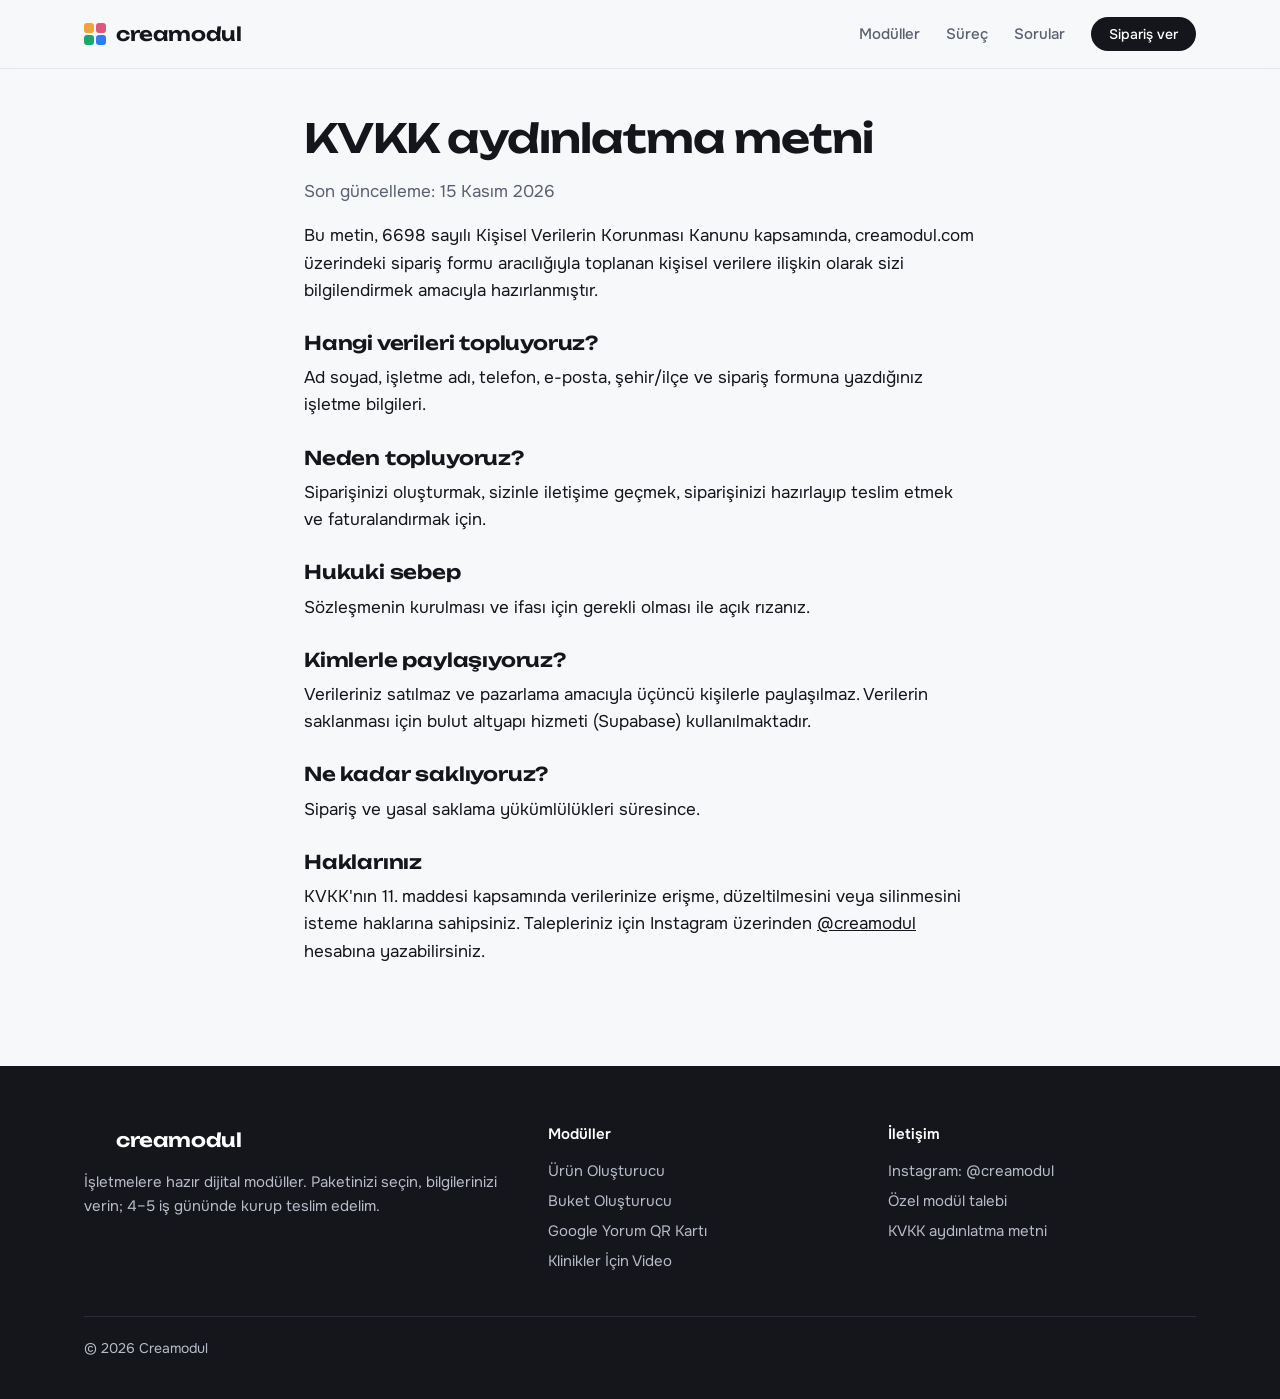
==== kvkk/index.html @ cc8ff2a6 "QR vurgusu başlıklardan çıkarıldı; ana mesaj ürün oluşturucu ve modüller Co-Authored-By: Claude Opus" ====
<!doctype html><html lang="tr"><head><meta charset="utf-8">
<meta name="viewport" content="width=device-width,initial-scale=1">
<title>KVKK aydınlatma metni | Creamodul</title><meta name="description" content="Creamodul sipariş formunda toplanan kişisel verilere ilişkin aydınlatma metni.">
<link rel="canonical" href="https://creamodul.com/kvkk/">
<meta property="og:type" content="website"><meta property="og:title" content="KVKK aydınlatma metni | Creamodul"><meta property="og:description" content="Creamodul sipariş formunda toplanan kişisel verilere ilişkin aydınlatma metni.">
<meta property="og:url" content="https://creamodul.com/kvkk/"><meta property="og:image" content="https://creamodul.com/assets/img/og.jpg"><meta property="og:locale" content="tr_TR">
<meta name="twitter:card" content="summary_large_image"><meta name="theme-color" content="#F7F8FA">
<link rel="icon" href="/assets/img/favicon.svg" type="image/svg+xml">
<link rel="preconnect" href="https://fonts.googleapis.com"><link rel="preconnect" href="https://fonts.gstatic.com" crossorigin>
<link rel="stylesheet" href="https://fonts.googleapis.com/css2?family=Onest:wght@400;500;600;700&family=Unbounded:wght@500;600&display=swap">
<link rel="stylesheet" href="/assets/style.css?v=2"></head><body>
<header class="top"><div class="w"><a class="logo" href="/" aria-label="Creamodul ana sayfa"><i aria-hidden="true"><b></b><b></b><b></b><b></b></i>creamodul</a>
<nav class="mn" aria-label="Ana menü"><a class="hm" href="/#moduller">Modüller</a><a class="hm" href="/#surec">Süreç</a><a class="hm" href="/#sss">Sorular</a><a class="btn sm" href="/siparis/">Sipariş ver</a></nav></div></header>
<main><section style="padding-top:48px"><div class="w prose"><h1 style="font-size:40px">KVKK aydınlatma metni</h1>
<p class="mute">Son güncelleme: 15 Kasım 2026</p>
<p>Bu metin, 6698 sayılı Kişisel Verilerin Korunması Kanunu kapsamında, creamodul.com üzerindeki sipariş formu aracılığıyla toplanan kişisel verilere ilişkin olarak sizi bilgilendirmek amacıyla hazırlanmıştır.</p>
<h3>Hangi verileri topluyoruz?</h3><p>Ad soyad, işletme adı, telefon, e-posta, şehir/ilçe ve sipariş formuna yazdığınız işletme bilgileri.</p>
<h3>Neden topluyoruz?</h3><p>Siparişinizi oluşturmak, sizinle iletişime geçmek, siparişinizi hazırlayıp teslim etmek ve faturalandırmak için.</p>
<h3>Hukuki sebep</h3><p>Sözleşmenin kurulması ve ifası için gerekli olması ile açık rızanız.</p>
<h3>Kimlerle paylaşıyoruz?</h3><p>Verileriniz satılmaz ve pazarlama amacıyla üçüncü kişilerle paylaşılmaz. Verilerin saklanması için bulut altyapı hizmeti (Supabase) kullanılmaktadır.</p>
<h3>Ne kadar saklıyoruz?</h3><p>Sipariş ve yasal saklama yükümlülükleri süresince.</p>
<h3>Haklarınız</h3><p>KVKK'nın 11. maddesi kapsamında verilerinize erişme, düzeltilmesini veya silinmesini isteme haklarına sahipsiniz. Talepleriniz için Instagram üzerinden <a href="https://www.instagram.com/creamodul/">@creamodul</a> hesabına yazabilirsiniz.</p></div></section></main>
<footer><div class="w"><div><a class="logo" href="/"><i aria-hidden="true"><b></b><b></b><b></b><b></b></i>creamodul</a><p>İşletmelere hazır dijital modüller. Paketinizi seçin, bilgilerinizi verin; 4–5 iş gününde kurup teslim edelim.</p></div>
<div><b>Modüller</b><a href="/moduller/kafe-restoran-qr-siparis/">Ürün Oluşturucu</a><a href="/moduller/cicekci-buket-olusturucu/">Buket Oluşturucu</a><a href="/moduller/google-yorum-karti/">Google Yorum QR Kartı</a><a href="/moduller/3d-anatomi-klinik/">Klinikler İçin Video</a></div>
<div><b>İletişim</b><a href="https://www.instagram.com/creamodul/" rel="noopener">Instagram: @creamodul</a><a href="/siparis/?modul=ozel">Özel modül talebi</a><a href="/kvkk/">KVKK aydınlatma metni</a></div>
<div class="cp">© 2026 Creamodul</div></div></footer></body></html>
---- assets/style.css ----
/* Creamodul — modül rafı teması */
:root{
  --paper:#F7F8FA; --white:#fff; --ink:#14161C; --mute:#5A6070; --line:#E3E6EC; --soft:#EEF0F4;
  --brand:#3D3BF3; --brand-d:#2C2AD0;
  --kafe:#F2A33A; --cicek:#E0577E; --yorum:#18A86B; --anatomi:#2E7CF6; --ozel:#14161C;
  --r-s:10px; --r-m:16px; --r-l:28px;
  --disp:"Unbounded",system-ui,sans-serif; --body:"Onest",system-ui,-apple-system,"Segoe UI",sans-serif;
}
*{box-sizing:border-box}html{scroll-behavior:smooth}
body{margin:0;background:var(--paper);color:var(--ink);font:17px/1.6 var(--body);-webkit-font-smoothing:antialiased}
img{max-width:100%;display:block}a{color:inherit}
:focus-visible{outline:3px solid var(--brand);outline-offset:3px;border-radius:6px}
h1,h2,h3{font-family:var(--disp);font-weight:600;letter-spacing:-.025em;margin:0 0 .45em;line-height:1.08}
h1{font-size:clamp(36px,5.4vw,64px)}h2{font-size:clamp(28px,3.4vw,42px)}h3{font-size:19px;letter-spacing:-.01em;line-height:1.25}
p{margin:0 0 1em}.mute{color:var(--mute)}.sm{font-size:15px}
.w{max-width:1160px;margin:0 auto;padding:0 24px}
.lead{font-size:19px;color:var(--mute);max-width:34em}

/* header */
header.top{position:sticky;top:0;z-index:30;background:rgba(247,248,250,.88);backdrop-filter:saturate(1.4) blur(12px);border-bottom:1px solid var(--line)}
header.top .w{display:flex;align-items:center;justify-content:space-between;height:68px;gap:20px}
.logo{display:flex;align-items:center;gap:10px;text-decoration:none;font-family:var(--disp);font-weight:600;font-size:19px;letter-spacing:-.02em}
.logo i{display:grid;grid-template-columns:1fr 1fr;gap:2px;width:22px;height:22px}
.logo i b{border-radius:3px}.logo i b:nth-child(1){background:var(--kafe)}.logo i b:nth-child(2){background:var(--cicek)}.logo i b:nth-child(3){background:var(--yorum)}.logo i b:nth-child(4){background:var(--anatomi)}
nav.mn{display:flex;align-items:center;gap:26px}nav.mn a{text-decoration:none;font-weight:500;font-size:15px;color:var(--mute)}nav.mn a:hover{color:var(--ink)}
@media(max-width:760px){nav.mn a.hm{display:none}}

/* buttons */
.btn{display:inline-flex;align-items:center;justify-content:center;gap:8px;border:0;border-radius:999px;padding:14px 24px;font:600 16px/1 var(--body);text-decoration:none;cursor:pointer;background:var(--ink);color:#fff;transition:background .15s,transform .15s}
.btn:hover{background:#2A2D36}.btn:active{transform:scale(.98)}
.btn.br{background:var(--brand)}.btn.br:hover{background:var(--brand-d)}
.btn.gh{background:transparent;color:var(--ink);box-shadow:inset 0 0 0 1.5px var(--line)}.btn.gh:hover{box-shadow:inset 0 0 0 1.5px var(--ink)}
.btn.sm{padding:10px 18px;font-size:14px}
nav.mn a.btn{color:#fff}
.btn[disabled]{opacity:.6;cursor:wait}

/* hero */
.hero{padding:72px 0 64px}
.hero .w{display:grid;grid-template-columns:1.05fr .95fr;gap:56px;align-items:center}
.hero .cta{display:flex;flex-wrap:wrap;gap:12px;margin-top:28px}
.facts{display:flex;flex-wrap:wrap;gap:10px 22px;margin-top:28px;padding:0;list-style:none;font-size:15px;color:var(--mute)}
.facts li{display:flex;align-items:center;gap:8px}.facts li:before{content:"";width:7px;height:7px;border-radius:2px;background:var(--brand)}
.rack{display:grid;grid-template-columns:1fr 1fr;gap:14px}
.tile{position:relative;border-radius:var(--r-l);overflow:hidden;aspect-ratio:1/1.08;display:flex;flex-direction:column;justify-content:space-between;padding:18px;color:#fff;text-decoration:none}
.tile span{font-family:var(--disp);font-weight:600;font-size:15px;line-height:1.2;position:relative;z-index:1;max-width:9em}
.tile img{position:absolute;right:-6%;bottom:-24%;width:62%;border-radius:18px;box-shadow:0 18px 40px rgba(0,0,0,.28);transform:rotate(-4deg)}
.tile.kafe{background:var(--kafe)}.tile.cicek{background:var(--cicek)}.tile.yorum{background:var(--yorum)}.tile.anatomi{background:var(--anatomi)}
@media (prefers-reduced-motion:no-preference){
  .rack .tile{animation:snap .7s cubic-bezier(.2,.9,.25,1.2) both}
  .rack .tile:nth-child(2){animation-delay:.12s}.rack .tile:nth-child(3){animation-delay:.24s}.rack .tile:nth-child(4){animation-delay:.36s}
  @keyframes snap{from{opacity:0;transform:translateY(26px) scale(.94)}to{opacity:1;transform:none}}
}
@media(max-width:900px){.hero .w{grid-template-columns:1fr}.hero{padding:44px 0}}

/* sections */
section{padding:84px 0}section.alt{background:var(--white);border-top:1px solid var(--line);border-bottom:1px solid var(--line)}
.sh{max-width:640px;margin-bottom:40px}.sh p{color:var(--mute);font-size:18px}

/* catalog rows */
.cat{border-top:1px solid var(--line)}
.row-m{display:grid;grid-template-columns:76px 1fr auto auto;gap:24px;align-items:center;padding:24px 0;border-bottom:1px solid var(--line)}
.sw{width:76px;height:76px;border-radius:20px;overflow:hidden;position:relative}
.sw img{position:absolute;inset:0;width:100%;height:100%;object-fit:cover;object-position:top;mix-blend-mode:luminosity;opacity:.35}
.sw.kafe{background:var(--kafe)}.sw.cicek{background:var(--cicek)}.sw.yorum{background:var(--yorum)}.sw.anatomi{background:var(--anatomi)}.sw.ozel{background:var(--ink)}
.sw.ozel:after{content:"+";position:absolute;inset:0;display:grid;place-items:center;color:#fff;font:600 34px var(--disp)}
.row-m h3{margin:0 0 4px}.row-m p{margin:0;color:var(--mute);font-size:16px;max-width:36em}
.price{text-align:right;white-space:nowrap}.price small{display:block;color:var(--mute);font-size:13px}.price b{font-family:var(--disp);font-weight:600;font-size:20px}
.row-m .acts{display:flex;gap:8px}
@media(max-width:820px){.row-m{grid-template-columns:60px 1fr;gap:14px 16px}.sw{width:60px;height:60px;border-radius:16px}.price{text-align:left;grid-column:2}.row-m .acts{grid-column:2}}

/* steps */
.steps{display:grid;grid-template-columns:repeat(4,1fr);gap:0;counter-reset:s;border-top:2px solid var(--ink)}
.st{padding:24px 24px 0 0}.st:before{counter-increment:s;content:counter(s);display:block;font:600 40px var(--disp);color:var(--brand);margin-bottom:14px}
.st p{color:var(--mute);font-size:16px;margin:0}
@media(max-width:820px){.steps{grid-template-columns:1fr 1fr;gap:20px}}@media(max-width:480px){.steps{grid-template-columns:1fr}}

/* FAQ */
details{border-bottom:1px solid var(--line);padding:20px 0}details:first-of-type{border-top:1px solid var(--line)}
summary{cursor:pointer;font-weight:600;font-size:18px;list-style:none;display:flex;justify-content:space-between;gap:16px}
summary::-webkit-details-marker{display:none}summary:after{content:"+";font:500 24px/1 var(--disp);color:var(--mute)}details[open] summary:after{content:"–"}
details p{color:var(--mute);margin:12px 0 0;max-width:42em}

/* module page */
.crumb{font-size:15px;color:var(--mute);margin-bottom:20px}.crumb a{text-decoration:none}.crumb a:hover{text-decoration:underline}
.mhero .w{display:grid;grid-template-columns:1.1fr .9fr;gap:48px;align-items:center}
.stage{border-radius:var(--r-l);padding:36px 24px 0;display:flex;justify-content:center;gap:14px;overflow:hidden;min-height:440px;align-items:flex-end}
.stage.kafe{background:var(--kafe)}.stage.cicek{background:var(--cicek)}.stage.yorum{background:var(--yorum)}.stage.anatomi{background:var(--anatomi)}
.stage img{width:46%;max-width:220px;border-radius:22px 22px 0 0;box-shadow:0 -10px 40px rgba(0,0,0,.25)}
.stage img:nth-child(2){transform:translateY(28px)}
@media(max-width:900px){.mhero .w{grid-template-columns:1fr}.stage{min-height:340px}}
.feat{list-style:none;padding:0;margin:0;display:grid;grid-template-columns:1fr 1fr;gap:18px 40px}
.feat li{padding-left:30px;position:relative}.feat li:before{content:"";position:absolute;left:0;top:.45em;width:14px;height:14px;border-radius:4px;background:var(--brand)}
@media(max-width:700px){.feat{grid-template-columns:1fr}}
.pk{display:grid;grid-template-columns:repeat(auto-fit,minmax(280px,1fr));gap:20px;align-items:stretch}
.pc{background:var(--white);border:1px solid var(--line);border-radius:var(--r-m);padding:28px;display:flex;flex-direction:column}
.pc.hl{border:2px solid var(--ink)}
.pc .tag{font-size:13px;font-weight:600;color:var(--brand);margin-bottom:8px}
.pc .pr{font:600 34px/1.1 var(--disp);margin:10px 0 4px}.pc .pr small{font-size:16px;font-family:var(--body);font-weight:500;color:var(--mute)}
.pc .pr2{color:var(--mute);font-size:14px;margin-bottom:20px}
.pc ul{list-style:none;padding:0;margin:0 0 24px;flex:1}.pc li{padding:8px 0 8px 26px;position:relative;font-size:15.5px;border-top:1px solid var(--soft)}
.pc li:before{content:"";position:absolute;left:2px;top:15px;width:10px;height:6px;border-left:2px solid var(--yorum);border-bottom:2px solid var(--yorum);transform:rotate(-45deg)}
.extras{display:grid;grid-template-columns:repeat(auto-fit,minmax(240px,1fr));gap:12px;margin-top:8px}
.ex{display:flex;justify-content:space-between;gap:12px;background:var(--white);border:1px solid var(--line);border-radius:var(--r-s);padding:14px 16px;font-size:15px}.ex b{white-space:nowrap}

/* order */
.ord{display:grid;grid-template-columns:1.45fr .85fr;gap:32px;align-items:start}@media(max-width:920px){.ord{grid-template-columns:1fr}}
.ord>div,.ord>aside{min-width:0}
.box{background:var(--white);border:1px solid var(--line);border-radius:var(--r-m);padding:26px;margin-bottom:18px}
.box h3{margin-bottom:16px;display:flex;align-items:center;gap:12px}
.box h3 i{font-style:normal;display:grid;place-items:center;width:28px;height:28px;border-radius:8px;background:var(--soft);font:600 14px var(--disp)}
label.f{display:block;font-weight:600;font-size:15px;margin:16px 0 6px}
input.i,select.i,textarea.i{width:100%;background:var(--paper);border:1.5px solid var(--line);color:var(--ink);border-radius:12px;padding:13px 14px;font:16px var(--body)}
input.i:focus,select.i:focus,textarea.i:focus{outline:none;border-color:var(--brand);background:#fff}
textarea.i{min-height:96px;resize:vertical}
.opts{display:grid;gap:10px}
.opt{display:flex;gap:14px;align-items:flex-start;background:var(--paper);border:1.5px solid var(--line);border-radius:14px;padding:15px 16px;cursor:pointer;transition:border-color .15s}
.opt:hover{border-color:#C9CED8}.opt:has(input:checked){border-color:var(--brand);background:#F2F2FF}
.opt input{margin-top:4px;accent-color:var(--brand);width:18px;height:18px;flex:none}
.opt .t{flex:1;min-width:0}.opt .t b{display:block;font-weight:600}.opt .t small{color:var(--mute);font-size:14px}.opt .p{font-weight:700;white-space:nowrap;font-size:15px}
@media(max-width:640px){.opt{flex-wrap:wrap}.opt .t{flex:1 1 calc(100% - 40px)}.opt .p{white-space:normal;margin-left:32px;color:var(--brand)}}
.sum{position:sticky;top:88px}.sum .row{display:flex;justify-content:space-between;gap:10px;padding:9px 0;border-bottom:1px solid var(--soft);font-size:15px}
.sum .tot{font:600 22px var(--disp);border:0;padding-top:16px}.sum .note{font-size:13.5px;color:var(--mute);margin-top:12px}
.err{color:#D92D20;font-size:14.5px;margin-top:12px;display:none}
.chk{display:flex;gap:10px;align-items:flex-start;font-size:14.5px;color:var(--mute);margin-top:18px}.chk input{margin-top:3px;accent-color:var(--brand);width:17px;height:17px}
.next{list-style:none;padding:0;margin:0;counter-reset:n}.next li{position:relative;padding:0 0 18px 44px}.next li:before{counter-increment:n;content:counter(n);position:absolute;left:0;top:-2px;width:30px;height:30px;border-radius:50%;background:var(--soft);display:grid;place-items:center;font:600 14px var(--disp)}
.next li.ok:before{background:var(--yorum);color:#fff;content:"✓"}.next li b{display:block}.next li span{color:var(--mute);font-size:15px}
.done{max-width:640px;margin:0 auto}.code{font:600 30px var(--disp);letter-spacing:.02em;color:var(--brand);margin:6px 0 18px}
.hidden{display:none!important}

/* footer */
footer{background:var(--ink);color:#B7BCC8;padding:56px 0 40px;font-size:15px}
footer .w{display:grid;grid-template-columns:1.4fr 1fr 1fr;gap:32px}footer .logo{color:#fff;margin-bottom:12px}
footer b{color:#fff;display:block;margin-bottom:10px;font-weight:600}footer a{text-decoration:none;display:block;padding:3px 0}footer a:hover{color:#fff}
footer .cp{grid-column:1/-1;border-top:1px solid #2A2D36;padding-top:20px;margin-top:8px;font-size:14px}
@media(max-width:760px){footer .w{grid-template-columns:1fr 1fr}footer .w>div:first-child{grid-column:1/-1}}
.prose{max-width:720px}.prose h3{margin-top:28px}
.tile.photo img{inset:0;width:100%;height:100%;object-fit:cover;object-position:50% 30%;transform:none;border-radius:0;box-shadow:none;right:auto;bottom:auto}
.tile.photo:before{content:"";position:absolute;inset:0;background:linear-gradient(180deg,rgba(224,87,126,.92),rgba(224,87,126,0) 55%);z-index:1}
.duo{display:grid;grid-template-columns:1fr 1fr;gap:20px;padding:56px 0}
.duo figure{margin:0;position:relative;border-radius:var(--r-l);overflow:hidden;aspect-ratio:4/5;background:#ddd}
.duo img{width:100%;height:100%;object-fit:cover}
.duo figcaption{position:absolute;left:16px;right:16px;bottom:16px;background:rgba(255,255,255,.94);backdrop-filter:blur(8px);border-radius:var(--r-m);padding:16px 18px;font-size:15.5px;color:var(--mute)}
.duo figcaption b{display:block;color:var(--ink);font-family:var(--disp);font-weight:600;font-size:16px;margin-bottom:2px}
@media(max-width:700px){.duo{grid-template-columns:1fr}.duo figure{aspect-ratio:4/4.6}}
@media(max-width:520px){.tile{padding:14px}.tile span{font-size:13px}.tile img{width:54%;bottom:-34%}}
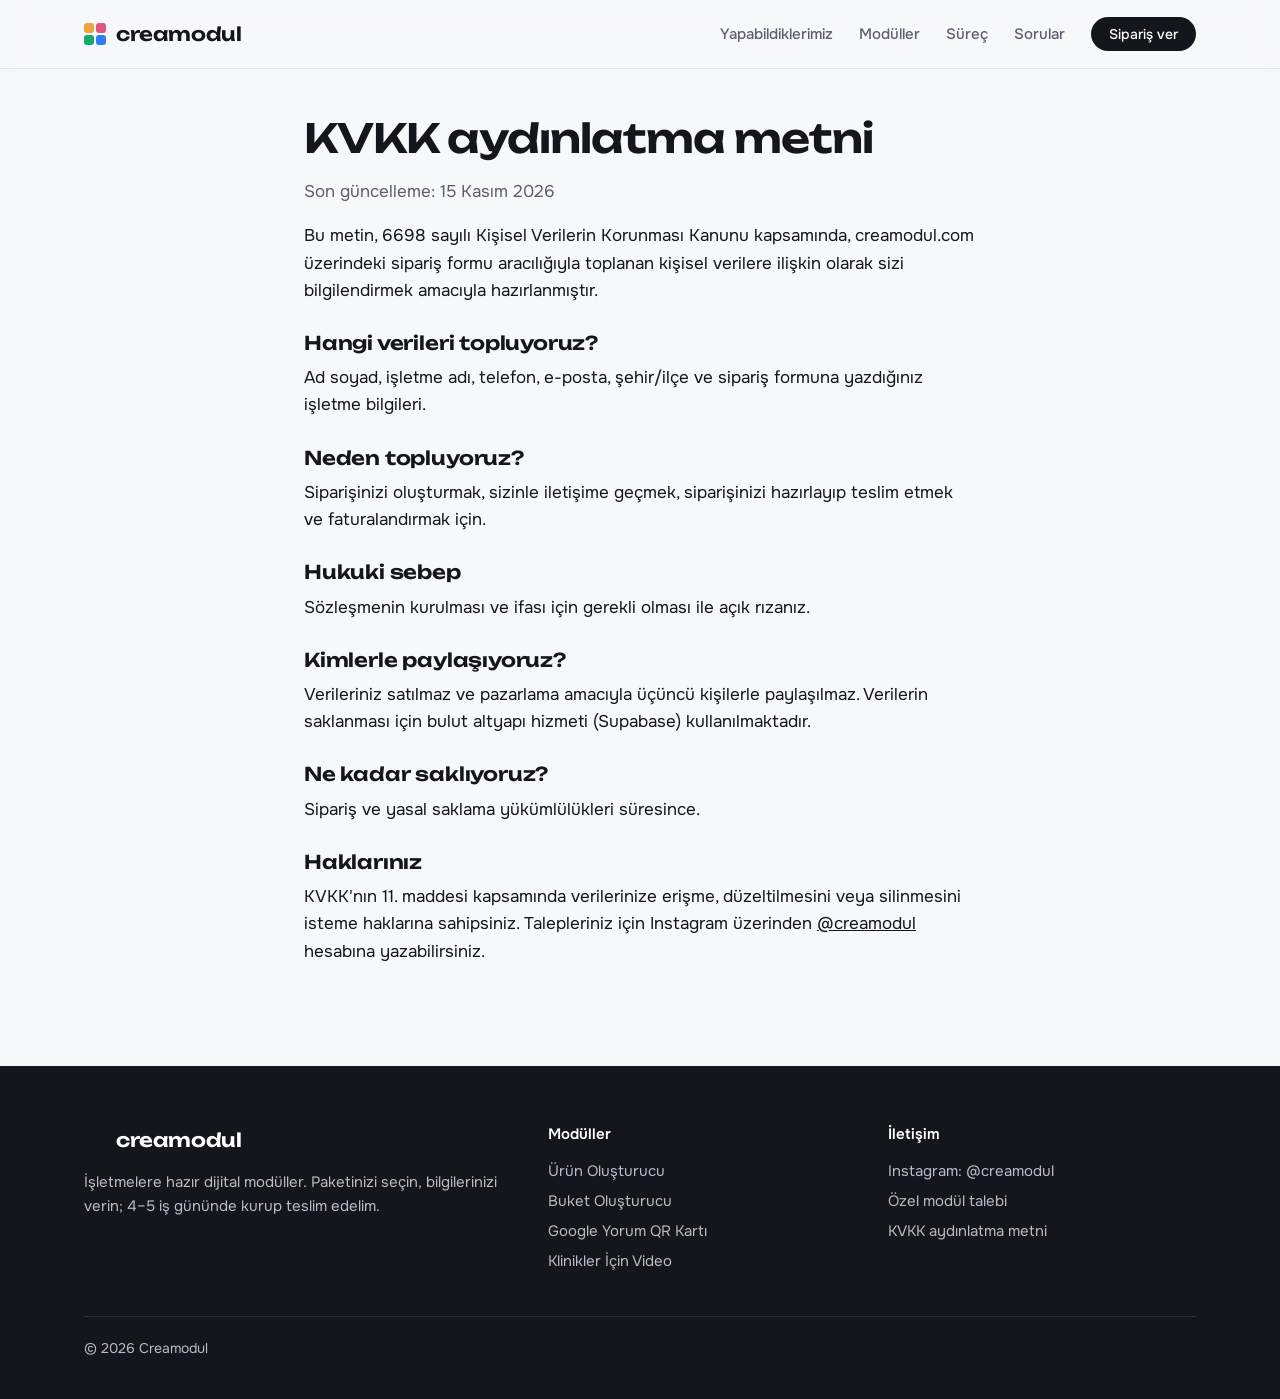
==== commit 42342e68: "Yapabildiklerimiz sayfası (QR menü, ürün oluşturucu, alerjen/kalori menü, tezgâh ekranı, yorum kartı" ====
--- a/kvkk/index.html
+++ b/kvkk/index.html
@@ -8,9 +8,9 @@
 <link rel="icon" href="/assets/img/favicon.svg" type="image/svg+xml">
 <link rel="preconnect" href="https://fonts.googleapis.com"><link rel="preconnect" href="https://fonts.gstatic.com" crossorigin>
 <link rel="stylesheet" href="https://fonts.googleapis.com/css2?family=Onest:wght@400;500;600;700&family=Unbounded:wght@500;600&display=swap">
-<link rel="stylesheet" href="/assets/style.css?v=2"></head><body>
+<link rel="stylesheet" href="/assets/style.css?v=6"></head><body>
 <header class="top"><div class="w"><a class="logo" href="/" aria-label="Creamodul ana sayfa"><i aria-hidden="true"><b></b><b></b><b></b><b></b></i>creamodul</a>
-<nav class="mn" aria-label="Ana menü"><a class="hm" href="/#moduller">Modüller</a><a class="hm" href="/#surec">Süreç</a><a class="hm" href="/#sss">Sorular</a><a class="btn sm" href="/siparis/">Sipariş ver</a></nav></div></header>
+<nav class="mn" aria-label="Ana menü"><a class="hm" href="/yapabildiklerimiz/">Yapabildiklerimiz</a><a class="hm" href="/#moduller">Modüller</a><a class="hm" href="/#surec">Süreç</a><a class="hm" href="/#sss">Sorular</a><a class="btn sm" href="/siparis/">Sipariş ver</a></nav></div></header>
 <main><section style="padding-top:48px"><div class="w prose"><h1 style="font-size:40px">KVKK aydınlatma metni</h1>
 <p class="mute">Son güncelleme: 15 Kasım 2026</p>
 <p>Bu metin, 6698 sayılı Kişisel Verilerin Korunması Kanunu kapsamında, creamodul.com üzerindeki sipariş formu aracılığıyla toplanan kişisel verilere ilişkin olarak sizi bilgilendirmek amacıyla hazırlanmıştır.</p>
--- a/assets/style.css
+++ b/assets/style.css
@@ -143,3 +143,51 @@
 .duo figcaption b{display:block;color:var(--ink);font-family:var(--disp);font-weight:600;font-size:16px;margin-bottom:2px}
 @media(max-width:700px){.duo{grid-template-columns:1fr}.duo figure{aspect-ratio:4/4.6}}
 @media(max-width:520px){.tile{padding:14px}.tile span{font-size:13px}.tile img{width:54%;bottom:-34%}}
+/* kampanya: kafe odaklı ana sayfa */
+.eyebrow{font-weight:700;color:var(--brand);margin:0 0 14px;font-size:15px}
+.kh .w{grid-template-columns:1.15fr .85fr}
+.phone{justify-self:center;width:min(330px,80vw);aspect-ratio:9/16;border-radius:44px;background:#111;padding:10px;box-shadow:0 30px 60px -20px rgba(20,22,28,.45)}
+.phone video{width:100%;height:100%;object-fit:cover;border-radius:34px;display:block;background:#efe6da}
+.split{display:grid;grid-template-columns:.8fr 1.2fr;gap:56px;align-items:center}
+.vid video{width:100%;max-width:380px;aspect-ratio:9/16;border-radius:28px;background:#111;display:block;margin:0 auto;box-shadow:0 24px 50px -20px rgba(20,22,28,.45)}
+.split h2{font-family:var(--disp);font-size:clamp(28px,3.4vw,42px);line-height:1.12;margin:0 0 14px}
+.why{margin:18px 0 0;padding:0;list-style:none;counter-reset:w}
+.why li{counter-increment:w;position:relative;padding:14px 0 14px 54px;border-top:1px solid var(--line);color:var(--mute);font-size:17px}
+.why li:before{content:counter(w);position:absolute;left:0;top:12px;width:36px;height:36px;border-radius:10px;background:var(--kafe);color:#fff;font-family:var(--disp);font-weight:700;display:grid;place-items:center}
+.why li:nth-child(2):before{background:var(--cicek)}.why li:nth-child(3):before{background:var(--anatomi)}
+.why b{color:var(--ink)}
+.how{display:grid;grid-template-columns:repeat(3,1fr);gap:20px}
+.how figure{margin:0;background:#efe6da;border-radius:var(--r-l);overflow:hidden}
+.how img{width:100%;aspect-ratio:1;object-fit:cover;display:block}
+.how figcaption{padding:18px 20px 22px;background:#fff;color:var(--mute);font-size:15.5px}
+.how figcaption b{display:block;color:var(--ink);font-family:var(--disp);font-size:18px;margin-bottom:4px}
+.kpk{margin-top:28px;display:grid;grid-template-columns:1.4fr auto auto;gap:28px;align-items:center;background:#fff;border:1px solid var(--line);border-radius:var(--r-l);padding:28px 30px}
+.kpk h3{font-family:var(--disp);margin:0 0 6px;font-size:22px}.kpk p{margin:0;color:var(--mute)}
+.kp{text-align:right}.kp small{display:block;color:var(--mute);font-size:13px}.kp b{font-family:var(--disp);font-size:30px}
+.kpk .acts{display:flex;gap:10px;flex-wrap:wrap}
+@media(max-width:860px){.kh .w,.split{grid-template-columns:1fr}.how{grid-template-columns:1fr}.kpk{grid-template-columns:1fr}.kp{text-align:left}.phone{margin-top:28px}}
+.phones{position:relative;justify-self:center;width:min(470px,92vw);height:min(600px,150vw)}
+.phones .phone{position:absolute;right:0;top:0;width:min(300px,62vw)}
+.phones .phone.p2{left:0;right:auto;top:70px;width:min(250px,52vw);transform:rotate(-6deg);opacity:.98}
+.phone img{width:100%;height:100%;object-fit:cover;border-radius:34px;display:block}
+.prods{margin-top:44px}.prods h3{font-family:var(--disp);font-size:22px;margin:0 0 16px}
+.pr-row{display:grid;grid-template-columns:repeat(3,1fr);gap:16px}
+.prc{display:flex;align-items:center;gap:14px;background:#fff;border:1px solid var(--line);border-radius:var(--r-m);padding:12px;text-decoration:none;color:var(--mute);transition:border-color .2s}
+.prc:hover{border-color:var(--brand)}
+.prc img,.prc .ic{width:76px;height:76px;border-radius:14px;object-fit:cover;flex:none}
+.prc .ic{background:var(--paper);display:grid;place-items:center;font-size:34px;color:var(--brand);font-weight:700;border:1px dashed var(--line)}
+.prc b{display:block;color:var(--ink);font-family:var(--disp);font-size:16px}
+.prc span{font-size:14px}
+@media(max-width:860px){.pr-row{grid-template-columns:1fr}.phones{height:560px}}
+.dot{display:inline-block;width:12px;height:12px;border-radius:4px;flex:none}
+.dot.kafe{background:var(--kafe)}.dot.yorum{background:var(--yorum)}.dot.cicek{background:var(--cicek)}.dot.anatomi{background:var(--anatomi)}
+.chipsx{display:flex;flex-wrap:wrap;gap:10px}
+.cx{display:inline-flex;align-items:center;gap:9px;background:#fff;border:1px solid var(--line);border-radius:999px;padding:10px 16px;font-weight:600;font-size:15px;color:var(--ink)}
+.capg{margin-bottom:44px}.capg .gt{font-family:var(--disp);font-size:24px;margin:0 0 16px}
+.caps{display:grid;grid-template-columns:repeat(3,1fr);gap:16px}
+.cap{background:#fff;border:1px solid var(--line);border-radius:var(--r-l);padding:22px 22px 20px;position:relative}
+.cap .dot{width:16px;height:16px;border-radius:5px;margin-bottom:12px}
+.cap h3{font-family:var(--disp);font-size:18px;margin:0 0 8px;line-height:1.25}
+.cap p{margin:0;color:var(--mute);font-size:15px}
+.cap .cl{display:inline-block;margin-top:12px;font-weight:700;color:var(--brand);text-decoration:none;font-size:14px}
+@media(max-width:860px){.caps{grid-template-columns:1fr}}
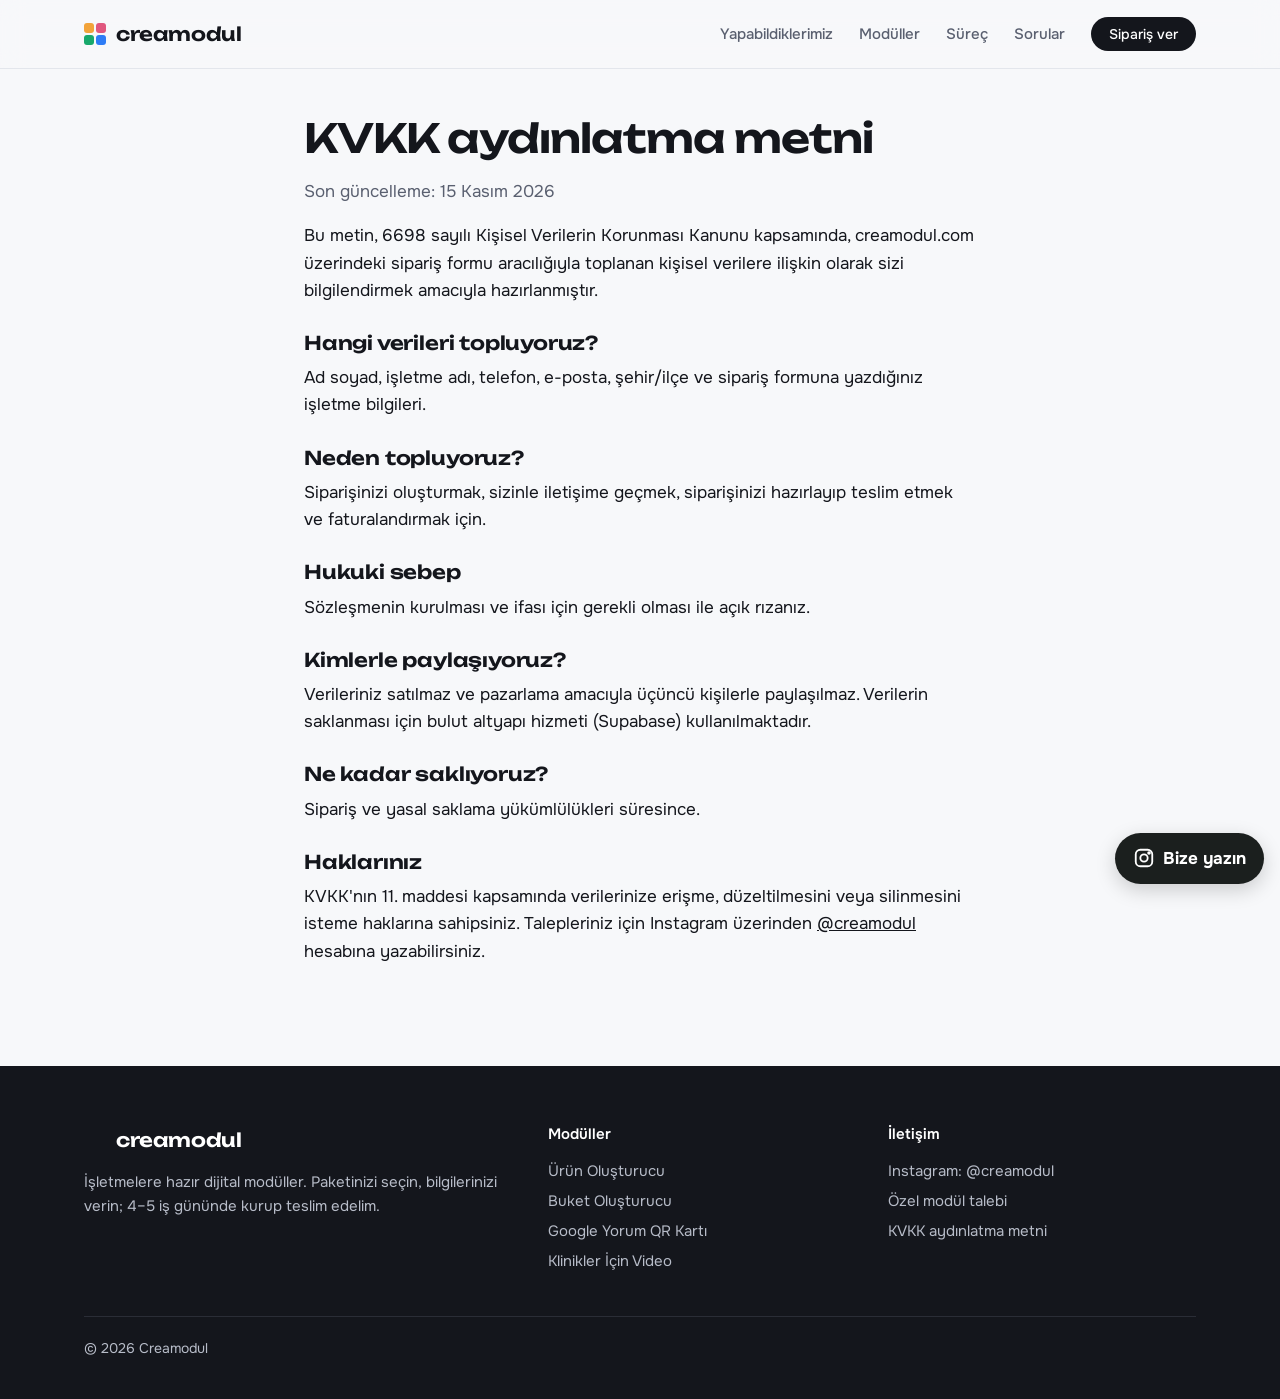
==== commit 9a926ef8: "Instagram'dan yazın sabit düğmesi Co-Authored-By: Claude Opus 5.5 <noreply@anthropic.com> Claude-Ses" ====
--- a/kvkk/index.html
+++ b/kvkk/index.html
@@ -8,7 +8,7 @@
 <link rel="icon" href="/assets/img/favicon.svg" type="image/svg+xml">
 <link rel="preconnect" href="https://fonts.googleapis.com"><link rel="preconnect" href="https://fonts.gstatic.com" crossorigin>
 <link rel="stylesheet" href="https://fonts.googleapis.com/css2?family=Onest:wght@400;500;600;700&family=Unbounded:wght@500;600&display=swap">
-<link rel="stylesheet" href="/assets/style.css?v=6"></head><body>
+<link rel="stylesheet" href="/assets/style.css?v=8"></head><body>
 <header class="top"><div class="w"><a class="logo" href="/" aria-label="Creamodul ana sayfa"><i aria-hidden="true"><b></b><b></b><b></b><b></b></i>creamodul</a>
 <nav class="mn" aria-label="Ana menü"><a class="hm" href="/yapabildiklerimiz/">Yapabildiklerimiz</a><a class="hm" href="/#moduller">Modüller</a><a class="hm" href="/#surec">Süreç</a><a class="hm" href="/#sss">Sorular</a><a class="btn sm" href="/siparis/">Sipariş ver</a></nav></div></header>
 <main><section style="padding-top:48px"><div class="w prose"><h1 style="font-size:40px">KVKK aydınlatma metni</h1>
@@ -23,4 +23,4 @@
 <footer><div class="w"><div><a class="logo" href="/"><i aria-hidden="true"><b></b><b></b><b></b><b></b></i>creamodul</a><p>İşletmelere hazır dijital modüller. Paketinizi seçin, bilgilerinizi verin; 4–5 iş gününde kurup teslim edelim.</p></div>
 <div><b>Modüller</b><a href="/moduller/kafe-restoran-qr-siparis/">Ürün Oluşturucu</a><a href="/moduller/cicekci-buket-olusturucu/">Buket Oluşturucu</a><a href="/moduller/google-yorum-karti/">Google Yorum QR Kartı</a><a href="/moduller/3d-anatomi-klinik/">Klinikler İçin Video</a></div>
 <div><b>İletişim</b><a href="https://www.instagram.com/creamodul/" rel="noopener">Instagram: @creamodul</a><a href="/siparis/?modul=ozel">Özel modül talebi</a><a href="/kvkk/">KVKK aydınlatma metni</a></div>
-<div class="cp">© 2026 Creamodul</div></div></footer></body></html>+<div class="cp">© 2026 Creamodul</div></div></footer><a class="igfab" href="https://ig.me/m/creamodul" target="_blank" rel="noopener" aria-label="Instagram'dan mesaj gönder"><svg viewBox="0 0 24 24" width="22" height="22" fill="none" stroke="currentColor" stroke-width="2" aria-hidden="true"><rect x="3" y="3" width="18" height="18" rx="5"/><circle cx="12" cy="12" r="4"/><circle cx="17.5" cy="6.5" r="1" fill="currentColor"/></svg><span>Bize yazın</span></a></body></html>
--- a/assets/style.css
+++ b/assets/style.css
@@ -191,3 +191,9 @@
 .cap p{margin:0;color:var(--mute);font-size:15px}
 .cap .cl{display:inline-block;margin-top:12px;font-weight:700;color:var(--brand);text-decoration:none;font-size:14px}
 @media(max-width:860px){.caps{grid-template-columns:1fr}}
+.lz{display:inline-block;background:#FFF1DC;color:#9A5B00;border:1px solid #F2C27E;border-radius:999px;padding:4px 11px;font-size:12.5px;font-weight:700;margin-bottom:6px}
+.tag.lz{background:#FFF1DC;color:#9A5B00}
+.pr s,.kp s{color:var(--mute);font-weight:500;font-size:.62em;margin-right:4px}
+.kp s{font-size:.75em}
+
+.igfab{position:fixed;right:16px;bottom:16px;z-index:50;display:flex;align-items:center;gap:8px;padding:12px 18px;border-radius:999px;background:#1b1f1e;color:#fff;font-weight:700;text-decoration:none;box-shadow:0 6px 20px rgba(0,0,0,.18);min-height:44px}.igfab:hover{background:#000;color:#fff}.igfab:focus-visible{outline:3px solid #f4a340;outline-offset:2px}@media(max-width:420px){.igfab span{display:none}.igfab{padding:12px}}
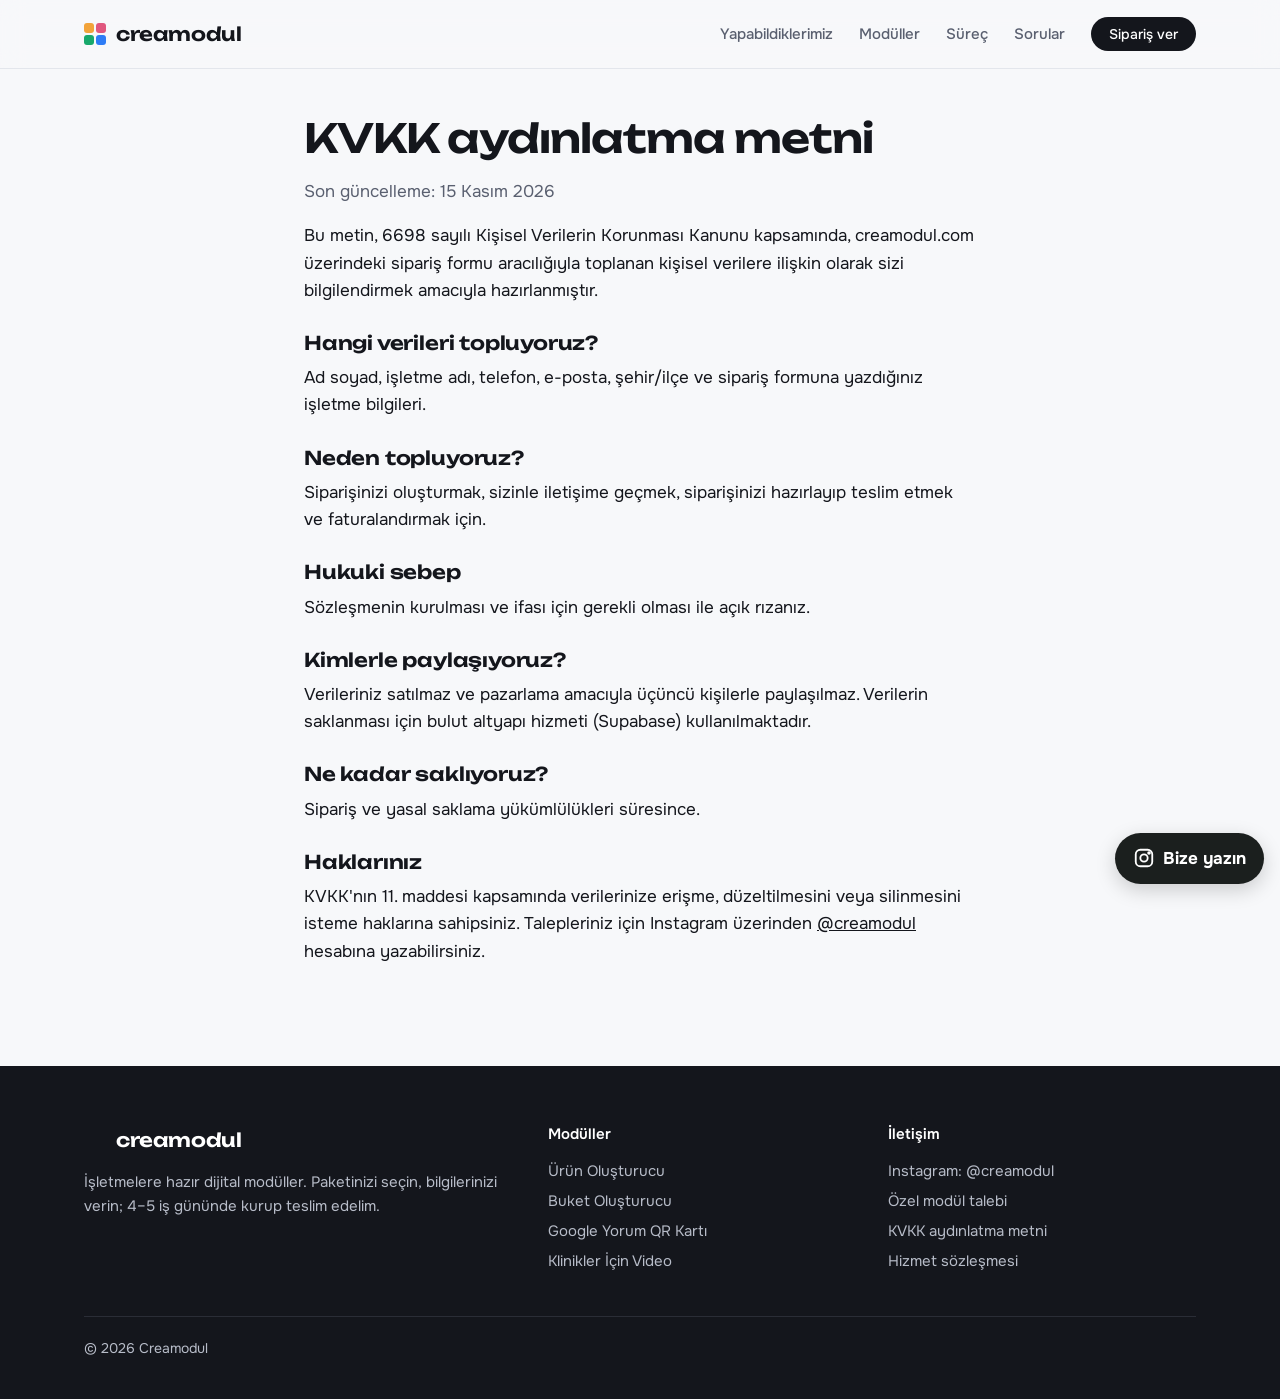
==== commit 07a3cb44: "Hizmet sözleşmesi sayfası ve siparişte zorunlu onay kutusu Co-Authored-By: Claude Opus 5.5 <noreply@" ====
--- a/kvkk/index.html
+++ b/kvkk/index.html
@@ -22,5 +22,5 @@
 <h3>Haklarınız</h3><p>KVKK'nın 11. maddesi kapsamında verilerinize erişme, düzeltilmesini veya silinmesini isteme haklarına sahipsiniz. Talepleriniz için Instagram üzerinden <a href="https://www.instagram.com/creamodul/">@creamodul</a> hesabına yazabilirsiniz.</p></div></section></main>
 <footer><div class="w"><div><a class="logo" href="/"><i aria-hidden="true"><b></b><b></b><b></b><b></b></i>creamodul</a><p>İşletmelere hazır dijital modüller. Paketinizi seçin, bilgilerinizi verin; 4–5 iş gününde kurup teslim edelim.</p></div>
 <div><b>Modüller</b><a href="/moduller/kafe-restoran-qr-siparis/">Ürün Oluşturucu</a><a href="/moduller/cicekci-buket-olusturucu/">Buket Oluşturucu</a><a href="/moduller/google-yorum-karti/">Google Yorum QR Kartı</a><a href="/moduller/3d-anatomi-klinik/">Klinikler İçin Video</a></div>
-<div><b>İletişim</b><a href="https://www.instagram.com/creamodul/" rel="noopener">Instagram: @creamodul</a><a href="/siparis/?modul=ozel">Özel modül talebi</a><a href="/kvkk/">KVKK aydınlatma metni</a></div>
-<div class="cp">© 2026 Creamodul</div></div></footer><a class="igfab" href="https://ig.me/m/creamodul" target="_blank" rel="noopener" aria-label="Instagram'dan mesaj gönder"><svg viewBox="0 0 24 24" width="22" height="22" fill="none" stroke="currentColor" stroke-width="2" aria-hidden="true"><rect x="3" y="3" width="18" height="18" rx="5"/><circle cx="12" cy="12" r="4"/><circle cx="17.5" cy="6.5" r="1" fill="currentColor"/></svg><span>Bize yazın</span></a></body></html>+<div><b>İletişim</b><a href="https://www.instagram.com/creamodul/" rel="noopener">Instagram: @creamodul</a><a href="/siparis/?modul=ozel">Özel modül talebi</a><a href="/kvkk/">KVKK aydınlatma metni</a><a href="/sozlesme/">Hizmet sözleşmesi</a></div>
+<div class="cp">© 2026 Creamodul</div></div></footer><a class="igfab" href="https://ig.me/m/creamodul" target="_blank" rel="noopener" aria-label="Instagram'dan mesaj gönder"><svg viewBox="0 0 24 24" width="22" height="22" fill="none" stroke="currentColor" stroke-width="2" aria-hidden="true"><rect x="3" y="3" width="18" height="18" rx="5"/><circle cx="12" cy="12" r="4"/><circle cx="17.5" cy="6.5" r="1" fill="currentColor"/></svg><span>Bize yazın</span></a><script data-goatcounter="https://creamodul.goatcounter.com/count" async src="//gc.zgo.at/count.js"></script></body></html>
